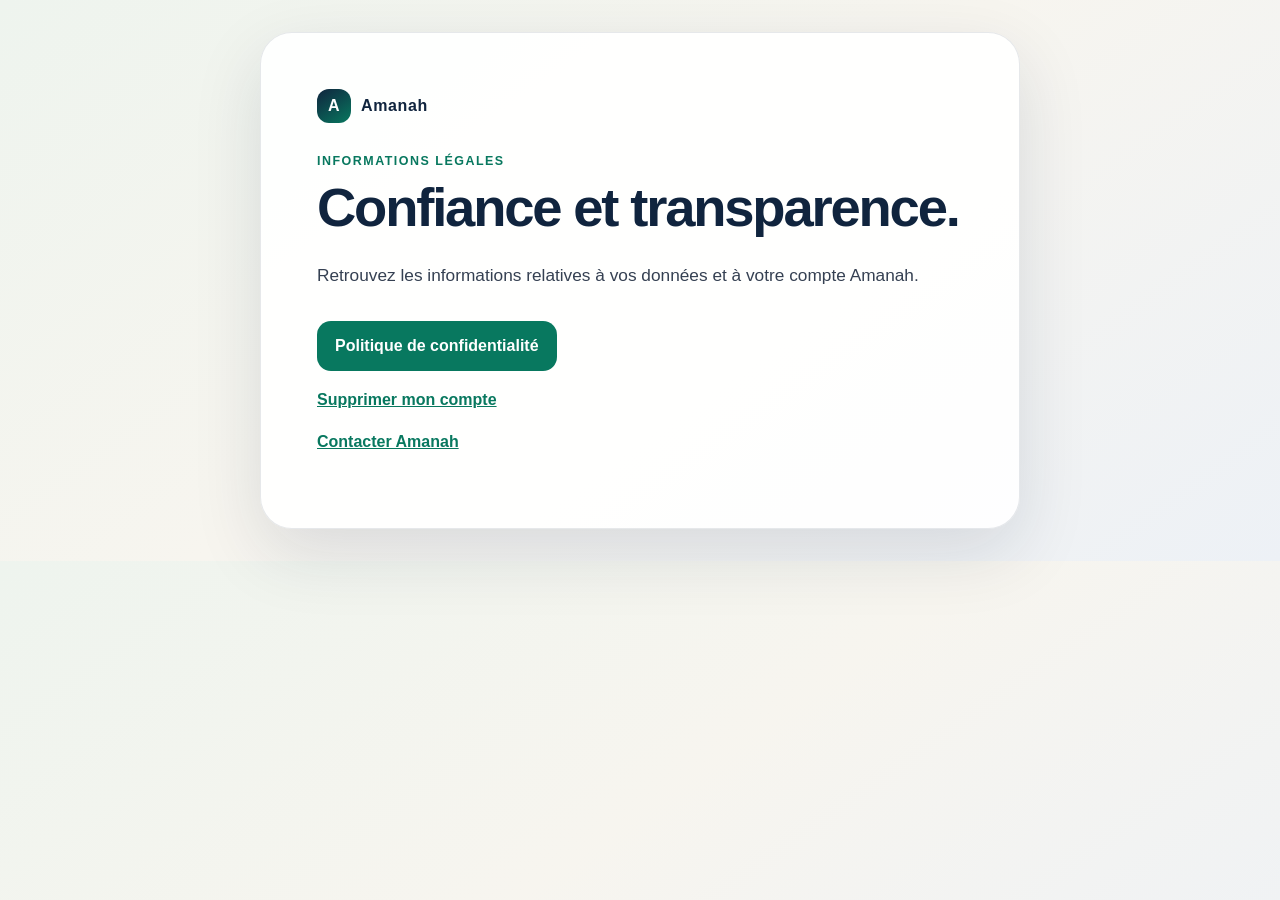
==== index.html @ bcbdb840 "Publish Amanah legal pages" ====
<!doctype html>
<html lang="fr">
<head>
  <meta charset="utf-8">
  <meta name="viewport" content="width=device-width, initial-scale=1">
  <meta name="robots" content="index,follow">
  <title>Amanah · Informations légales</title>
  <link rel="stylesheet" href="./styles.css">
</head>
<body>
  <main>
    <a class="brand" href="./index.html"><span class="mark">A</span>Amanah</a>
    <p class="eyebrow">Informations légales</p>
    <h1>Confiance et transparence.</h1>
    <p class="lead">Retrouvez les informations relatives à vos données et à votre compte Amanah.</p>
    <p><a class="button" href="./privacy.html">Politique de confidentialité</a></p>
    <p><a class="text-link" href="./account-deletion.html">Supprimer mon compte</a></p>
    <p><a class="text-link" href="./contact.html">Contacter Amanah</a></p>
  </main>
</body>
</html>
---- styles.css ----
:root {
  --navy: #10243e;
  --green: #08785f;
  --cream: #f7f5ef;
  --ink: #172033;
  --muted: #657080;
  --line: #dce3df;
  --danger: #b3261e;
}

* { box-sizing: border-box; }

body {
  margin: 0;
  color: var(--ink);
  background: linear-gradient(145deg, #eef4ee 0%, var(--cream) 48%, #edf1f6 100%);
  font: 16px/1.65 ui-rounded, "SF Pro Rounded", "Segoe UI", sans-serif;
}

main {
  width: min(760px, calc(100% - 32px));
  margin: 32px auto;
  padding: clamp(24px, 6vw, 56px);
  background: rgb(255 255 255 / 92%);
  border: 1px solid rgb(16 36 62 / 10%);
  border-radius: 32px;
  box-shadow: 0 24px 70px rgb(16 36 62 / 12%);
}

.brand {
  display: inline-flex;
  align-items: center;
  gap: 10px;
  margin-bottom: 28px;
  color: var(--navy);
  font-weight: 900;
  letter-spacing: .04em;
  text-decoration: none;
}

.mark {
  display: grid;
  place-items: center;
  width: 34px;
  height: 34px;
  border-radius: 12px;
  color: white;
  background: linear-gradient(145deg, var(--navy), var(--green));
}

h1 {
  margin: .15em 0 .45em;
  color: var(--navy);
  font-size: clamp(2rem, 7vw, 3.4rem);
  line-height: 1.04;
  letter-spacing: -.04em;
}

h2 {
  margin: 1.7em 0 .45em;
  color: var(--navy);
  font-size: 1.3rem;
}

p, li { color: #354052; }

.eyebrow {
  margin: 0;
  color: var(--green);
  font-size: .78rem;
  font-weight: 900;
  letter-spacing: .12em;
  text-transform: uppercase;
}

.lead { font-size: 1.08rem; }

.card, aside {
  padding: 20px;
  border: 1px solid var(--line);
  border-radius: 20px;
  background: #fbfcfa;
}

aside {
  margin-top: 28px;
  background: #fff7e7;
  border-color: #efd59d;
}

label {
  display: block;
  margin: 14px 0 6px;
  color: var(--navy);
  font-weight: 800;
}

input, textarea, select {
  width: 100%;
  padding: 13px 14px;
  border: 1px solid #aeb9b5;
  border-radius: 13px;
  background: white;
  font: inherit;
}

textarea {
  min-height: 150px;
  resize: vertical;
}

.confirmation {
  display: flex;
  align-items: flex-start;
  gap: 10px;
  font-weight: 600;
}

.confirmation input {
  width: auto;
  margin-top: 6px;
}

.button {
  display: inline-flex;
  justify-content: center;
  margin-top: 14px;
  padding: 12px 18px;
  border: 0;
  border-radius: 14px;
  color: white;
  background: var(--green);
  font: inherit;
  font-weight: 900;
  text-decoration: none;
  cursor: pointer;
}

button.button { width: 100%; }
.button.danger { background: var(--danger); }
.button:disabled { opacity: .55; cursor: wait; }
.text-link { color: var(--green); font-weight: 800; }
.muted, .status { color: var(--muted); }
.status.success { color: var(--green); font-weight: 800; }
.status.error { color: var(--danger); font-weight: 800; }

@media (max-width: 520px) {
  main { margin: 12px auto; border-radius: 24px; }
}
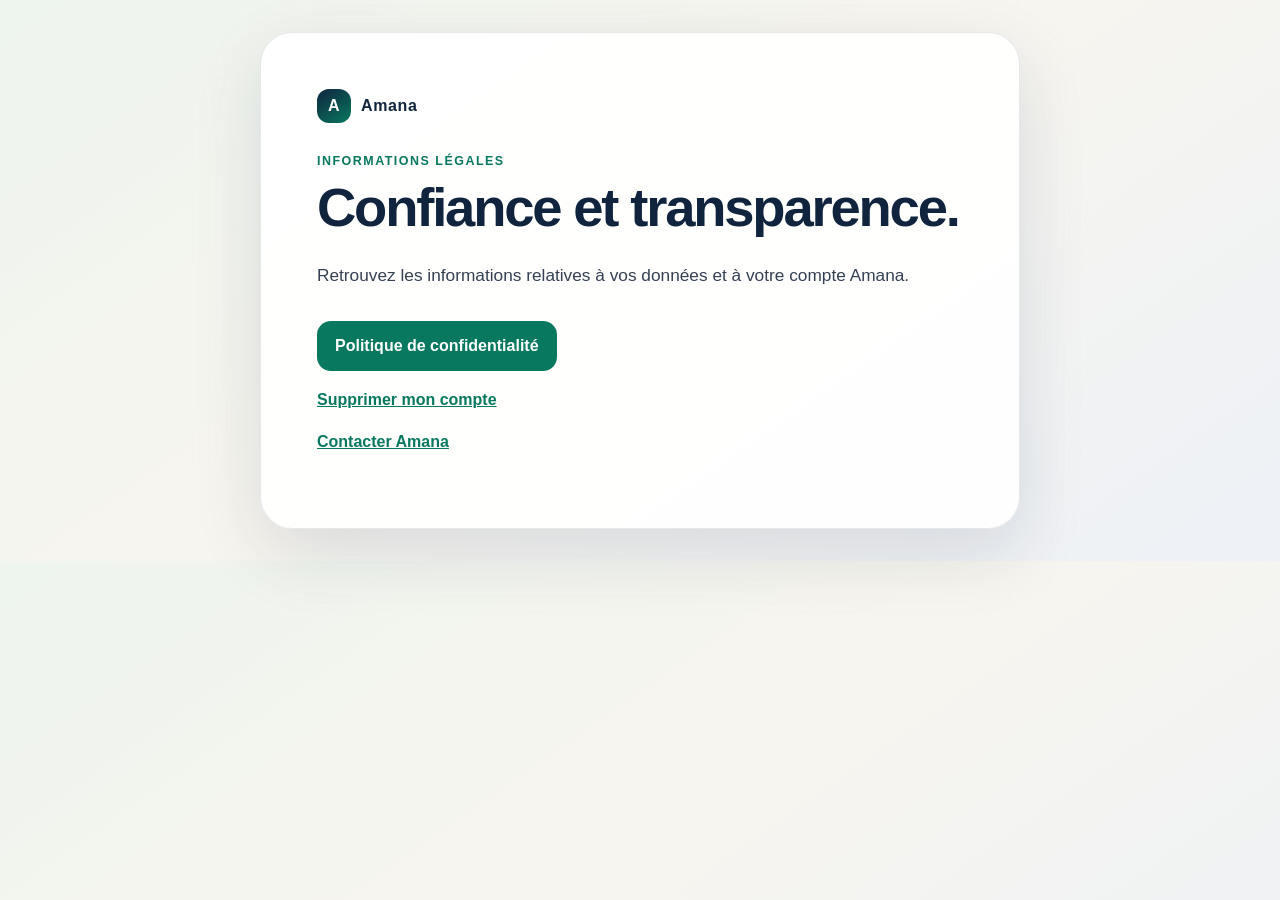
==== commit e0a9b061: "Rename legal site to Amana and document providers" ====
--- a/index.html
+++ b/index.html
@@ -4,18 +4,18 @@
   <meta charset="utf-8">
   <meta name="viewport" content="width=device-width, initial-scale=1">
   <meta name="robots" content="index,follow">
-  <title>Amanah · Informations légales</title>
+  <title>Amana · Informations légales</title>
   <link rel="stylesheet" href="./styles.css">
 </head>
 <body>
   <main>
-    <a class="brand" href="./index.html"><span class="mark">A</span>Amanah</a>
+    <a class="brand" href="./index.html"><span class="mark">A</span>Amana</a>
     <p class="eyebrow">Informations légales</p>
     <h1>Confiance et transparence.</h1>
-    <p class="lead">Retrouvez les informations relatives à vos données et à votre compte Amanah.</p>
+    <p class="lead">Retrouvez les informations relatives à vos données et à votre compte Amana.</p>
     <p><a class="button" href="./privacy.html">Politique de confidentialité</a></p>
     <p><a class="text-link" href="./account-deletion.html">Supprimer mon compte</a></p>
-    <p><a class="text-link" href="./contact.html">Contacter Amanah</a></p>
+    <p><a class="text-link" href="./contact.html">Contacter Amana</a></p>
   </main>
 </body>
 </html>
